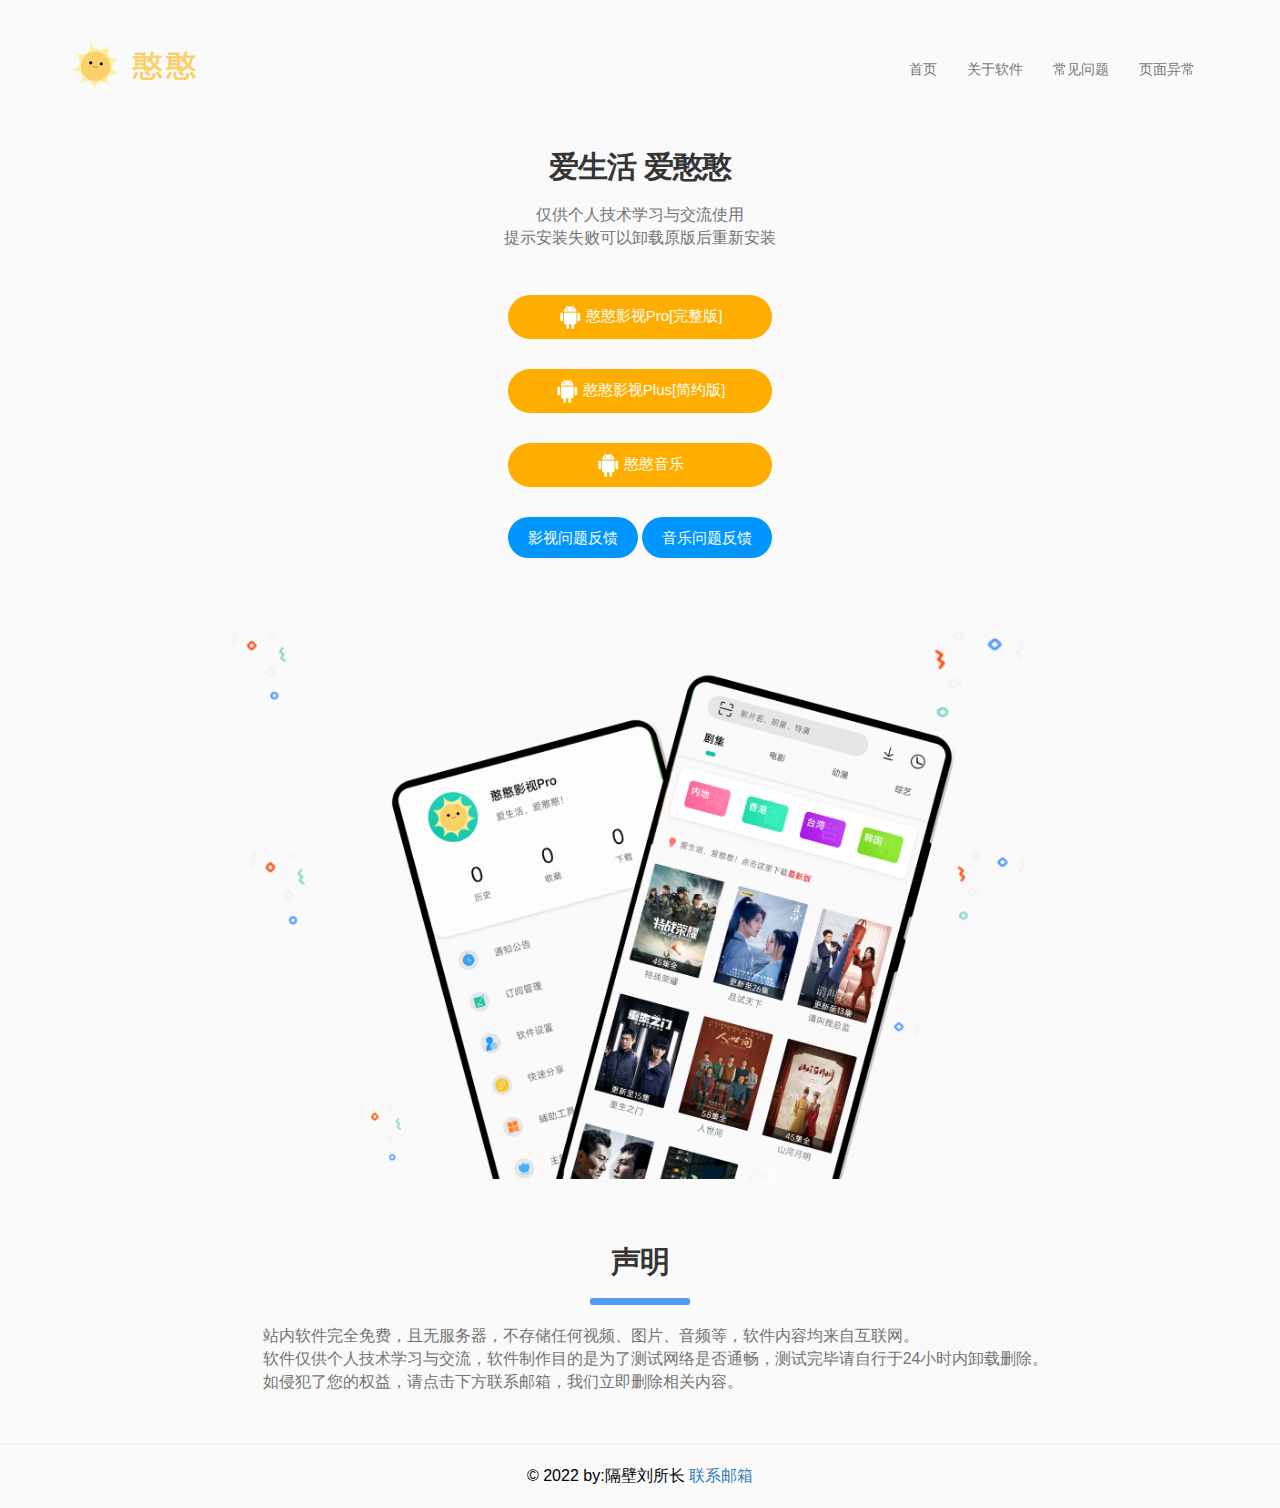
==== hh/index.html @ bc526a1f "Update index.html" ====
<!DOCTYPE html>
<html lang="en">

<head>
    <meta http-equiv="Content-Type" content="text/html; charset=UTF-8">
    <title>憨憨 - 首页</title>
    <meta http-equiv="X-UA-Compatible" content="IE=edge">
    <meta name="viewport" content="width=device-width, initial-scale=1, maximum-scale=1, user-scalable=no">
    <link rel="shortcut icon" href="./favicon.ico">
    <meta name="keywords" content="憨憨软件,软件仓库">
    <meta name="description" content="憨憨 - 软件仓库">
    <link rel="stylesheet" href="static/css/bootstrap.min.css" crossorigin="anonymous">
    <link href="static/css/css.css" rel="stylesheet">
    <link href="static/css/style.css" rel="stylesheet">
    <style>
        a {
            text-decoration: none
        }
    
        a:hover {
            text-decoration: none
        }
    
        .mb-a {
            text-decoration: none;
            background-color: #0095ff;
            width: 130px;
            text-align: center;
            color: #fff;
            padding: 10px 20px;
            border-radius: 60px;
            font-size: 15px;
        }
    </style>
</head>

<body>
    <nav class="navbar navbar-default invert-buttons">
        <div class="container">
            <div class="navbar-header"><button type="button" class="navbar-toggle collapsed" data-toggle="collapse"
                    data-target="#navbar-collapse-1" aria-expanded="false"><span class="sr-only">Toggle
                        navigation</span><span class="icon-bar"></span><span class="icon-bar"></span><span
                        class="icon-bar"></span></button><a class="navbar-brand" href="javascript:;">
                    <picture class="smaller">
                        <source type="image/webp" srcset="./static/picture/site_logo_name.png"><img
                            src="./static/picture/site_logo_name.png" class="app-icon" alt="憨憨软件" crossorigin="anonymous">
                    </picture>
                </a></div>
            <div class="collapse navbar-collapse" id="navbar-collapse-1">
                <ul class="nav navbar-nav navbar-right">
                    <li><a href="index.html" target="_blank">首页</a></li>
                    <li><a href="about.html" target="_blank">关于软件</a></li>
                    <li><a href="help.html" target="_blank">常见问题</a></li>
                    <li><a href="error.html" target="_blank">页面异常</a></li>
                </ul>
            </div>
        </div>
    </nav>
    <div class="container-fluid">
        <div class="container top-section">
            <div class="row">
                <div class="col-xs-12">
                    <h2 id="title">爱生活 爱憨憨</h2>
                    <p id="subtitle">仅供个人技术学习与交流使用
                        <br>
                        提示安装失败可以卸载原版后重新安装</p>
                    <p><a href="https://tongxu.lanzout.com/iKB9604e5wyf" class="app-store" target="_blank">
                        <img alt='憨憨影视Pro' style="width:24px;" src='static/picture/android.png'> 憨憨影视Pro[完整版]</a></p><br>
                    <p><a href="https://tongxu.lanzout.com/i234b04f7iza" class="app-store" target="_blank">
                        <img alt='憨憨影视Plus' style="width:24px;" src='static/picture/android.png'> 憨憨影视Plus[简约版]</a></p><br>
                    <p><a href="https://tongxu.lanzout.com/iTU3N04kw7dc" class="app-store" target="_blank">
                        <img alt='憨憨音乐' style="width:24px;" src='static/picture/android.png'> 憨憨音乐</a></p><br>
                </div>
                <div class="bn-dl mobile col-xs-12">
                    <p>
                        <a class="mb-a" href="https://support.qq.com/product/405966">影视问题反馈</a>
                        <span>&nbsp;</span>
                        <a class="mb-a" href="https://support.qq.com/product/406602">音乐问题反馈</a>
                    </p>
                </div>
            </div>
        </div>
        <div class="container dual-screen">
            <div class="row">
                <picture class="bigger">
                    <source type="image/webp" srcset="static/picture/site_large.png"><img
                        src="static/picture/site_large.png" crossorigin="anonymous">
                </picture>
                <picture class="smaller">
                    <source type="image/webp" srcset="static/picture/site_large-small.png"><img
                        src="static/picture/site_large-small.png" crossorigin="anonymous">
                </picture>
            </div>
        </div>
        <div class="container features">
            <div class="row feature-row">
                <div class="col-xs-12 col-sm-5 description">
                    <h2 style="text-align: center;">声明</h2>
                    <hr class="separator blue">
                    <p>&nbsp;&nbsp;&nbsp;&nbsp;&nbsp;&nbsp;&nbsp;站内软件完全免费，且无服务器，不存储任何视频、图片、音频等，软件内容均来自互联网。<br>&nbsp;&nbsp;&nbsp;&nbsp;&nbsp;&nbsp;&nbsp;软件仅供个人技术学习与交流，软件制作目的是为了测试网络是否通畅，测试完毕请自行于24小时内卸载删除。<br>&nbsp;&nbsp;&nbsp;&nbsp;&nbsp;&nbsp;&nbsp;如侵犯了您的权益，请点击下方联系邮箱，我们立即删除相关内容。</p>
                </div>
            </div>
        </div>
        <hr>
        <footer>
            <div class="container footer-nav">
                <div class="col-xs-12 text-center">
                    <div id="copyright" class="text">
                        <span>© 2022 by:隔壁刘所长&nbsp;</span><a
                            href="https://mail.qq.com/cgi-bin/qm_share?t=qm_mailme&email=hiliutongxu@qq.com" target="_blank" id="beian_id">联系邮箱</a>
                    </div>
                </div>
            </div>
        </footer>
    </div>
    <script src="static/js/jquery.min.js" crossorigin="anonymous"></script>
    <script src="static/js/bootstrap.min.js" crossorigin="anonymous"></script>
</body>

</html>
---- hh/static/css/css.css ----
@font-face{font-family:'Maven Pro';font-style:normal;font-weight:400;src:local('Maven Pro Regular'),local('MavenPro-Regular'),url(../font/7Au9p_AqnyWWAxW2Wk3GwmQIElsO02Ex.woff2) format('woff2');unicode-range:U+0102-0103,U+0110-0111,U+1EA0-1EF9,U+20AB;}@font-face{font-family:'Maven Pro';font-style:normal;font-weight:400;src:local('Maven Pro Regular'),local('MavenPro-Regular'),url(../font/7Au9p_AqnyWWAxW2Wk3Gw2QIElsO02Ex.woff2) format('woff2');unicode-range:U+0100-024F,U+0259,U+1E00-1EFF,U+2020,U+20A0-20AB,U+20AD-20CF,U+2113,U+2C60-2C7F,U+A720-A7FF;}@font-face{font-family:'Maven Pro';font-style:normal;font-weight:400;src:local('Maven Pro Regular'),local('MavenPro-Regular'),url(../font/7Au9p_AqnyWWAxW2Wk3GzWQIElsO0w.woff2) format('woff2');unicode-range:U+0000-00FF,U+0131,U+0152-0153,U+02BB-02BC,U+02C6,U+02DA,U+02DC,U+2000-206F,U+2074,U+20AC,U+2122,U+2191,U+2193,U+2212,U+2215,U+FEFF,U+FFFD;}@font-face{font-family:'Maven Pro';font-style:normal;font-weight:700;src:local('Maven Pro Bold'),local('MavenPro-Bold'),url(../font/7Au4p_AqnyWWAxW2Wk3OdkEdMHkD-Vs48dW0.woff2) format('woff2');unicode-range:U+0102-0103,U+0110-0111,U+1EA0-1EF9,U+20AB;}@font-face{font-family:'Maven Pro';font-style:normal;font-weight:700;src:local('Maven Pro Bold'),local('MavenPro-Bold'),url(../font/7Au4p_AqnyWWAxW2Wk3OdkEdMXkD-Vs48dW0.woff2) format('woff2');unicode-range:U+0100-024F,U+0259,U+1E00-1EFF,U+2020,U+20A0-20AB,U+20AD-20CF,U+2113,U+2C60-2C7F,U+A720-A7FF;}@font-face{font-family:'Maven Pro';font-style:normal;font-weight:700;src:local('Maven Pro Bold'),local('MavenPro-Bold'),url(../font/7Au4p_AqnyWWAxW2Wk3OdkEdP3kD-Vs48Q.woff2) format('woff2');unicode-range:U+0000-00FF,U+0131,U+0152-0153,U+02BB-02BC,U+02C6,U+02DA,U+02DC,U+2000-206F,U+2074,U+20AC,U+2122,U+2191,U+2193,U+2212,U+2215,U+FEFF,U+FFFD;}@font-face{font-family:'Montserrat';font-style:normal;font-weight:700;src:local('Montserrat Bold'),local('Montserrat-Bold'),url(../font/JTURjIg1_i6t8kCHKm45_dJE3gTD_vx3rCubqg.woff2) format('woff2');unicode-range:U+0460-052F,U+1C80-1C88,U+20B4,U+2DE0-2DFF,U+A640-A69F,U+FE2E-FE2F;}@font-face{font-family:'Montserrat';font-style:normal;font-weight:700;src:local('Montserrat Bold'),local('Montserrat-Bold'),url(../font/JTURjIg1_i6t8kCHKm45_dJE3g3D_vx3rCubqg.woff2) format('woff2');unicode-range:U+0400-045F,U+0490-0491,U+04B0-04B1,U+2116;}@font-face{font-family:'Montserrat';font-style:normal;font-weight:700;src:local('Montserrat Bold'),local('Montserrat-Bold'),url(../font/JTURjIg1_i6t8kCHKm45_dJE3gbD_vx3rCubqg.woff2) format('woff2');unicode-range:U+0102-0103,U+0110-0111,U+1EA0-1EF9,U+20AB;}@font-face{font-family:'Montserrat';font-style:normal;font-weight:700;src:local('Montserrat Bold'),local('Montserrat-Bold'),url(../font/JTURjIg1_i6t8kCHKm45_dJE3gfD_vx3rCubqg.woff2) format('woff2');unicode-range:U+0100-024F,U+0259,U+1E00-1EFF,U+2020,U+20A0-20AB,U+20AD-20CF,U+2113,U+2C60-2C7F,U+A720-A7FF;}@font-face{font-family:'Montserrat';font-style:normal;font-weight:700;src:local('Montserrat Bold'),local('Montserrat-Bold'),url(../font/JTURjIg1_i6t8kCHKm45_dJE3gnD_vx3rCs.woff2) format('woff2');unicode-range:U+0000-00FF,U+0131,U+0152-0153,U+02BB-02BC,U+02C6,U+02DA,U+02DC,U+2000-206F,U+2074,U+20AC,U+2122,U+2191,U+2193,U+2212,U+2215,U+FEFF,U+FFFD;}
---- hh/static/css/style.css ----
input:focus,
select:focus,
textarea:focus,
button:focus {
    outline: none;
}

html * {
    font-family: 'Maven Pro', sans-serif !important;
}

h1,
h2,
h3,
h4,
h5,
h6 {
    font-family: 'Montserrat', sans-serif !important;
    font-weight: bold;
    letter-spacing: -0.8px;
    color: #353535;
}

p {
    color: #737373;
    font-size: 17px;
    display: flex;
    align-items: center;
    justify-content: center;
}

hr {
    border: solid 1px #f2f2f2;
}

h1 {
    font-size: 38px;
}

h2 {
    font-size: 34px;
}

h3 {
    font-size: 17px;
}

html,
body {
    background: #fafafa;
    overflow-x: hidden;
    max-width: 100%;
}

.text-center {
    text-align: center;
}

input.input-field {
    background: #f2f2f2;
    border: 0px;
    -webkit-appearance: none;
}

.container-fluid {
    padding-left: 0;
    padding-right: 0;
}

.navbar {
    border-color: #fafafa;
    border-width: 0;
    margin-bottom: 0;
}

.navbar-default {
    background-color: #fafafa;
}

.navbar-toggle {
    border: 0px;
}

.navbar-nav li a {
    line-height: 50px;
    height: 50px;
    padding-top: 0;
    padding-bottom: 0;
    color: #737373;
    border-bottom: 1px solid #f2f2f2;
}

.navbar-brand {
    line-height: 86px;
    height: 86px;
    padding: 0 15px;
}

.navbar-brand img {
    display: inline-block;
    height: 36px;
}

.navbar-toggle {
    margin-top: 27px;
    margin-bottom: 0px;
}

#navbar-collapse-1 {
    border-color: #fcfcfc;
    border-width: 0;
}

.top-section {
    text-align: center;
}

.top-section #title {
    margin-top: 54px;
}

.top-section #subtitle {
    margin-top: 30px;
    margin-bottom: 45px;
    padding: 0 15px;
}

.top-section #app-store {
    height: 50px;
}

.top-section #android-user {
    text-decoration: none;
    display: inline-block;
    font-size: 11px;
    font-weight: bold;
    color: #aaaaaa;
    margin-top: 21px;
    margin-bottom: 0px;
    cursor: pointer;
}

.dual-screen {
    margin-top: 25px;
    text-align: center;
}

.dual-screen .smaller {
    display: inline-block;
}

.dual-screen .bigger {
    display: none;
}

.dual-screen img {
    width: 96%;
}

.features {
    margin-top: 33px;
    padding-right: 30px;
    padding-left: 30px;
}

.feature-row .separator {
    border-radius: 2px;
    border: 0;
    height: 7px;
    width: 120px;
}

.feature-row .separator.yellow {
    background: #529af8;
}

.feature-row .separator.blue {
    background: #529af8;
}

.feature-row .separator.red {
    background: #ff6158;
}

.feature-row .description {
    text-align: left;
}

.feature-row .description h2 {
    margin-top: 33px;
    margin-bottom: 16px;
}

.feature-row .description p {
    margin-top: 20px;
    margin-bottom: 30px;
}

.feature-row .screen {
    text-align: center;
}

.feature-row img {
    width: 80%;
}

.feature-line {
    height: 1px;
    border: solid 1px #f2f2f2;
}

.comments {
    text-align: center
}

.comments .comment {
    margin-top: 66px;
    margin-bottom: 30px;
    position: relative;
}

.comment .xxx-com-left {
    position: absolute;
    height: 120%;
    left: -10%;
    top: -50%;
}

.comment .xxx-com-right {
    position: absolute;
    height: 120%;
    right: -10%;
    top: -50%;
}

.subscribe {
    text-align: center;
    margin-top: 40px;
}

a.app-store {
    cursor: pointer;
    padding: 12px;
    background: #ffae00;
    border-radius: 60px;
    padding: 10px 20px;
    color: #ffffff;
    font-size: 15px;
    width: 264px;
    display: block;
    align-items: center;
    justify-content: space-between;

}

.app-store-play {
    cursor: pointer;
    width: 155px;
}

a.app-store:hover {
    background: #444444;
}

input.email,
input#subscribe {
    font-weight: bold;
    text-align: center;
    border-radius: 4px;
    height: 44px;
    width: 90%;
    max-width: 350px;
    margin-top: 20px;
}

input.button {
    background: #529af8;
}

.about-cards {
    text-align: center;
}

.about-card {
    display: inline-block;
    width: 250px;
    height: 250px;
    background: #fafafa;
    box-shadow: 0 0 20px rgba(0, 0, 0, 0.05);
    text-align: center;
    border-radius: 8px;
    margin-top: 40px;
    margin-right: 40px;
    margin-left: 40px;
}

.about-card .card-img {
    width: 90px;
    height: 90px;
    margin-top: 44px;
    margin-bottom: 25px;
}

.about-card p {
    font-size: 16px;
}

.about-card .card-link img {
    height: 11px;
}

footer {
    position: relative;
    z-index: 0;
}

footer .nav-link {
    text-decoration: none;
    font-size: 12px;
    line-height: 30px;
    color: #353535;
}

footer .nav-link img {
    height: 15px;
}

footer {
    padding: 0 0 20px;
}

footer .footer-nav {}

footer .nav-link {
    display: inline-block;
    margin: 0 10px;
}

footer #copyright {}

footer .text {
    font-size: 16px;
    color: #000000;
}

footer #skyline {
    position: absolute;
    bottom: 0;
    margin: auto;
    left: 0;
    right: 0;
    z-index: -1;
    width: 100%;
}

footer #made-in {
    margin-top: 30px;
    margin-bottom: 40px;
    font-size: 11px;
}

@media (min-width:404px) {
    footer .nav-link {
        font-size: 15px;
    }
}

@media (min-width:544px) {
    .dual-screen .bigger {
        display: inline-block;
    }

    .dual-screen .smaller {
        display: none;
    }

    .nav-link:not(:first-of-type) {
        margin-left: 15px;
    }

    .features {
        padding-right: 100px;
        padding-left: 100px;
    }
}

@media (min-width:768px) {
    p {
        font-size: 13px;
    }

    h1 {
        font-size: 34px;
    }

    h2 {
        font-size: 20px;
    }

    h3 {
        font-size: 20px;
    }

    .navbar-brand {
        line-height: 91px;
        height: 91px;
        padding: 0 15px;
    }

    .navbar-brand img {
        height: 31px;
    }

    .navbar-nav li a {
        line-height: 91px;
        height: 91px;
        border-bottom: 0px;
    }

    .top-section #title {
        margin-top: 30px;
    }

    .top-section #subtitle {
        margin-top: 21px;
    }

    .dual-screen {
        margin-top: 51px;
    }

    .dual-screen img {
        width: 70%;
    }

    .feature-row {
        display: flex;
        align-items: center;
    }

    .feature-row img {
        width: 100%;
    }

    .feature-row .separator {
        width: 80px;
    }

    .comments .comment {
        margin-top: 80px;
    }

    .subscribe {
        margin-top: 70px;
    }
}

@media (min-width:992px) {
    p {
        font-size: 14px;
    }

    h1 {
        font-size: 50px;
    }

    h2 {
        font-size: 24px;
    }

    h3 {
        font-size: 24px;
    }

    .features {
        padding-right: 150px;
        padding-left: 150px;
    }

    .feature-row:not(:first-of-type) {
        margin-top: 35px;
    }
}

@media (min-width:1200px) {
    p {
        font-size: 16px;
    }

    h1 {
        font-size: 50px;
    }

    h2 {
        font-size: 30px;
    }

    h3 {
        font-size: 30px;
    }

    .navbar-brand {
        line-height: 130px;
        height: 130px;
        padding: 0 15px;
    }

    .navbar-brand img {
        height: 50px;
    }

    .navbar-nav li a {
        line-height: 139px;
        height: 130px;
        border-bottom: 0px;
    }

    .top-section #title {
        margin-top: 20px;
    }

    .features {
        padding-right: 175px;
        padding-left: 175px;
    }

    .feature-row:not(:first-of-type) {
        margin-top: 35px;
    }

    .feature-row img {
        width: 90%;
    }

    .feature-row .separator {
        width: 100px;
    }

    .comments .comment {
        margin-top: 0px;
        margin-bottom: 0px;
        margin-left: auto;
        margin-right: auto;
        max-width: 690px;
    }

    .comments .commentor {
        margin-bottom: 87px;
    }

    .subscribe {
        margin-top: 100px;
    }
}

@media (max-width:336px) {
    p {
        font-size: 13px;
    }

    h1 {
        font-size: 32px;
    }

    h2 {
        font-size: 25px;
    }

    h3 {
        font-size: 14px;
    }

    .top-section #title {
        margin-top: 48px;
    }

    .top-section #subtitle {
        margin-top: 25px;
        margin-bottom: 40px;
        padding: 0 15px;
    }

    .top-section #app-store {
        height: 30px;
    }

    .dual-screen {
        margin-top: 10px;
    }

    .feature-row img {
        width: 100%;
    }
}

@media (max-width:543px) {}

@media (max-width:767px) {}

@media (max-width:991px) {}

@media (max-width:1199px) {}
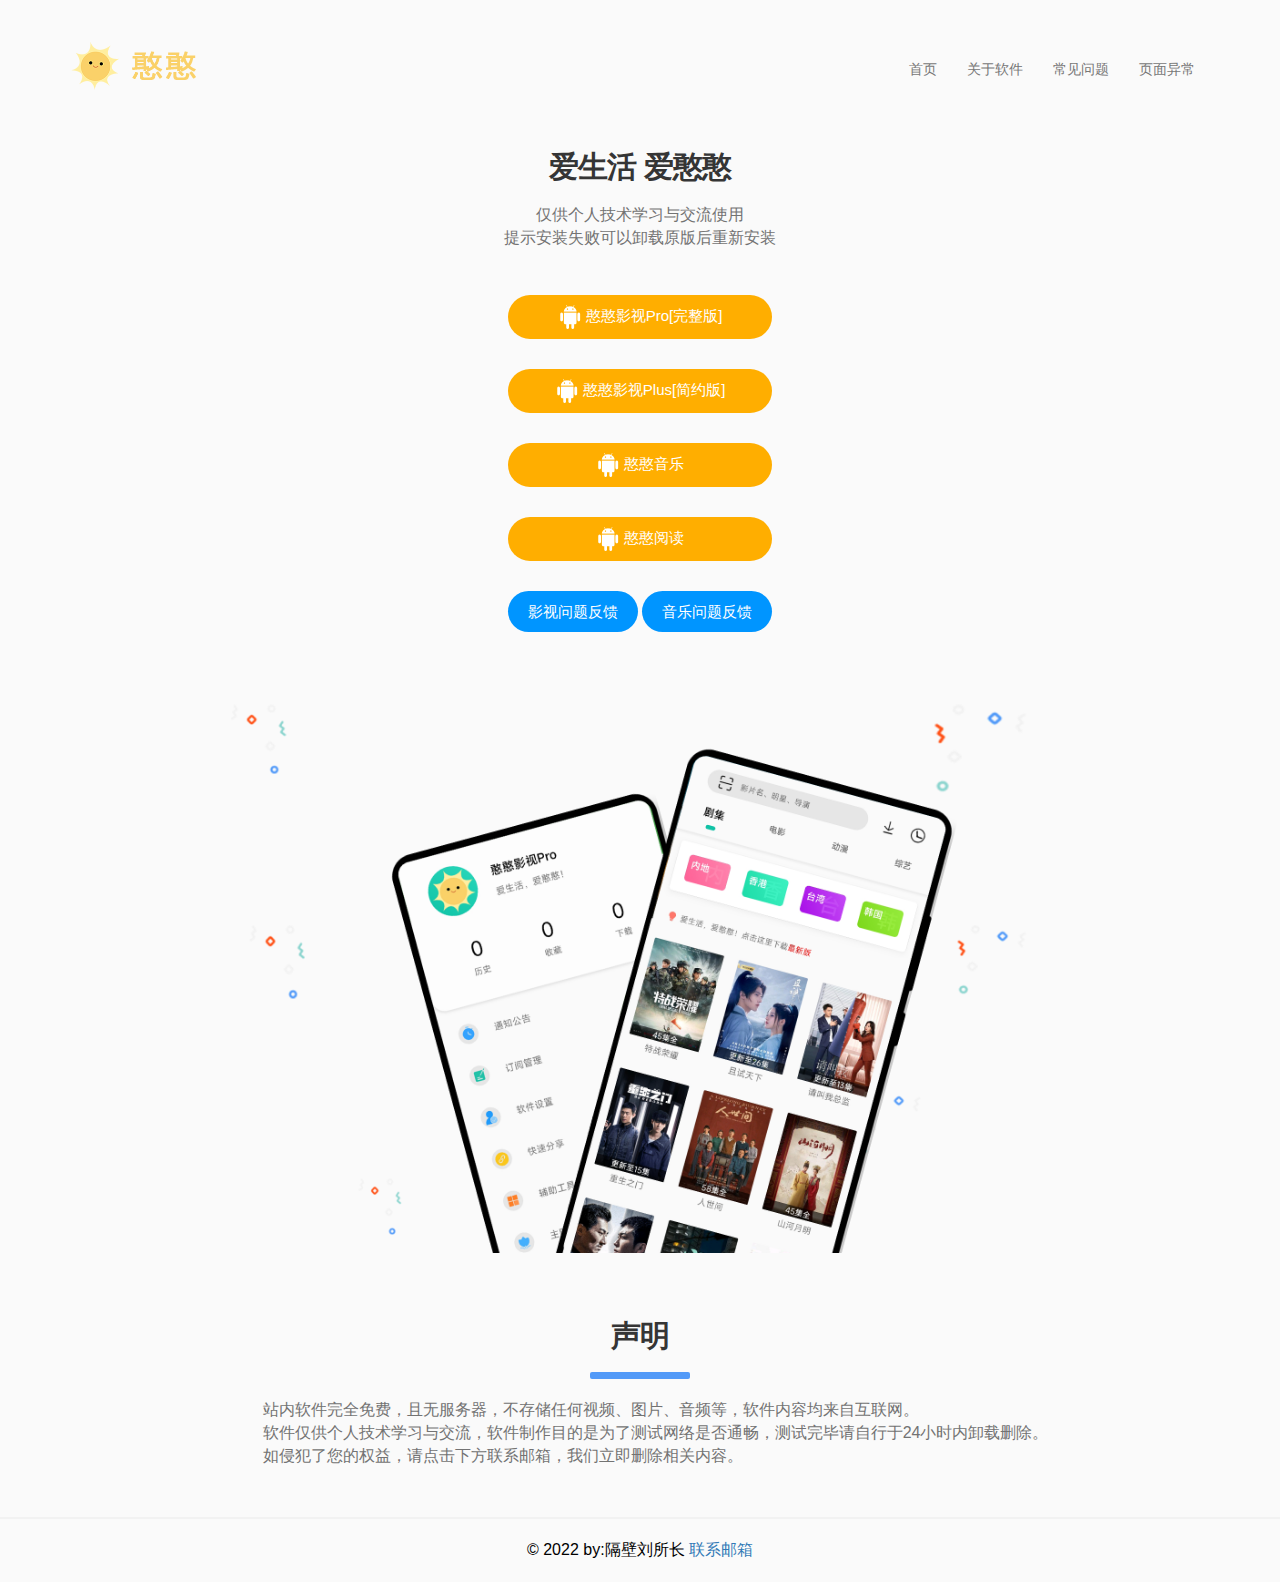
==== commit 19af6017: "Update index.html" ====
--- a/hh/index.html
+++ b/hh/index.html
@@ -70,6 +70,8 @@
                         <img alt='憨憨影视Plus' style="width:24px;" src='static/picture/android.png'> 憨憨影视Plus[简约版]</a></p><br>
                     <p><a href="https://tongxu.lanzout.com/iTU3N04kw7dc" class="app-store" target="_blank">
                         <img alt='憨憨音乐' style="width:24px;" src='static/picture/android.png'> 憨憨音乐</a></p><br>
+                    <p><a href="https://tongxu.lanzout.com/iDuVD04yv88b" class="app-store" target="_blank">
+                        <img alt='憨憨阅读' style="width:24px;" src='static/picture/android.png'> 憨憨阅读</a></p><br>
                 </div>
                 <div class="bn-dl mobile col-xs-12">
                     <p>
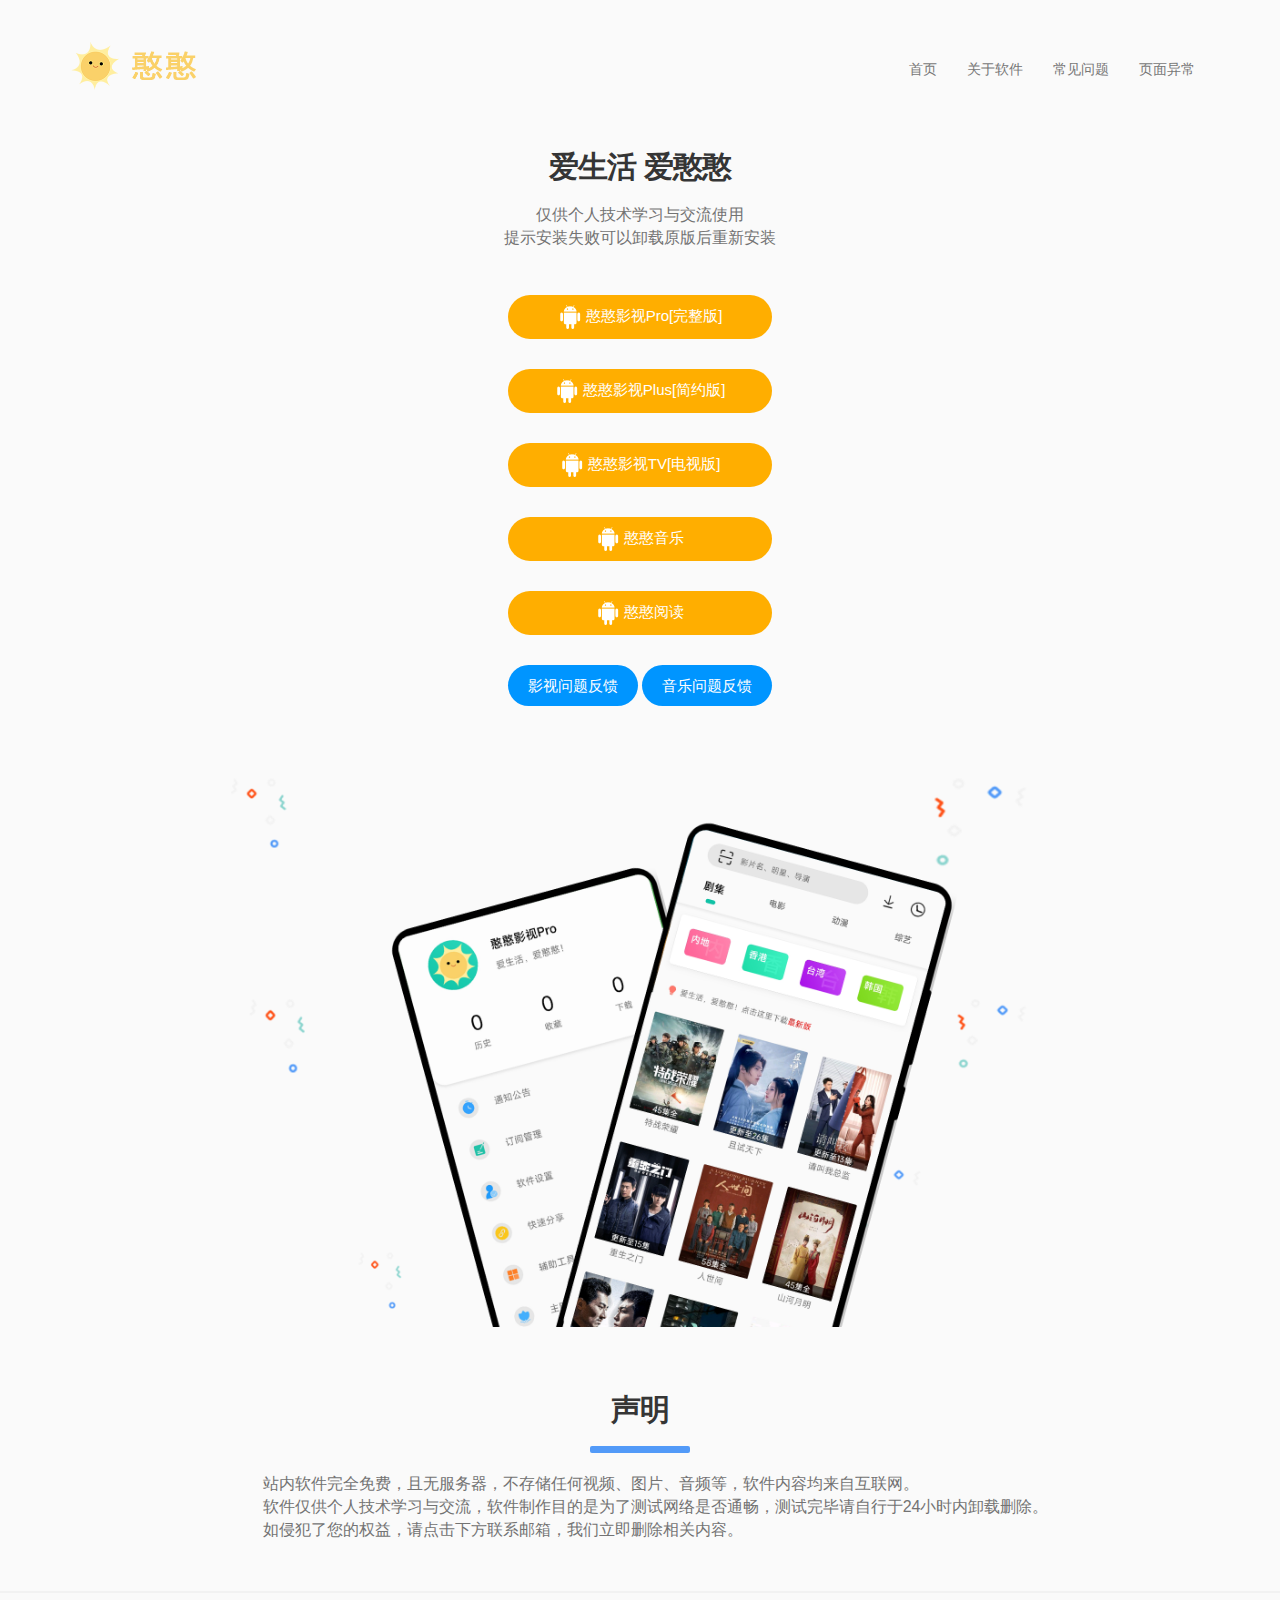
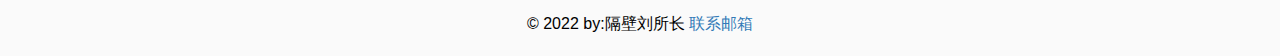
==== commit 6a496c69: "Update index.html" ====
--- a/hh/index.html
+++ b/hh/index.html
@@ -68,7 +68,9 @@
                         <img alt='憨憨影视Pro' style="width:24px;" src='static/picture/android.png'> 憨憨影视Pro[完整版]</a></p><br>
                     <p><a href="https://tongxu.lanzout.com/i234b04f7iza" class="app-store" target="_blank">
                         <img alt='憨憨影视Plus' style="width:24px;" src='static/picture/android.png'> 憨憨影视Plus[简约版]</a></p><br>
-                    <p><a href="https://tongxu.lanzout.com/iTU3N04kw7dc" class="app-store" target="_blank">
+                    <p><a href="https://tongxu.lanzout.com/iz3Fi0599yzi" class="app-store" target="_blank">
+                        <img alt='憨憨影视TV' style="width:24px;" src='static/picture/android.png'> 憨憨影视TV[电视版]</a></p><br>
+                    <p><a href="https://tongxu.lanzout.com/inSUL052ywsh" class="app-store" target="_blank">
                         <img alt='憨憨音乐' style="width:24px;" src='static/picture/android.png'> 憨憨音乐</a></p><br>
                     <p><a href="https://tongxu.lanzout.com/iDuVD04yv88b" class="app-store" target="_blank">
                         <img alt='憨憨阅读' style="width:24px;" src='static/picture/android.png'> 憨憨阅读</a></p><br>
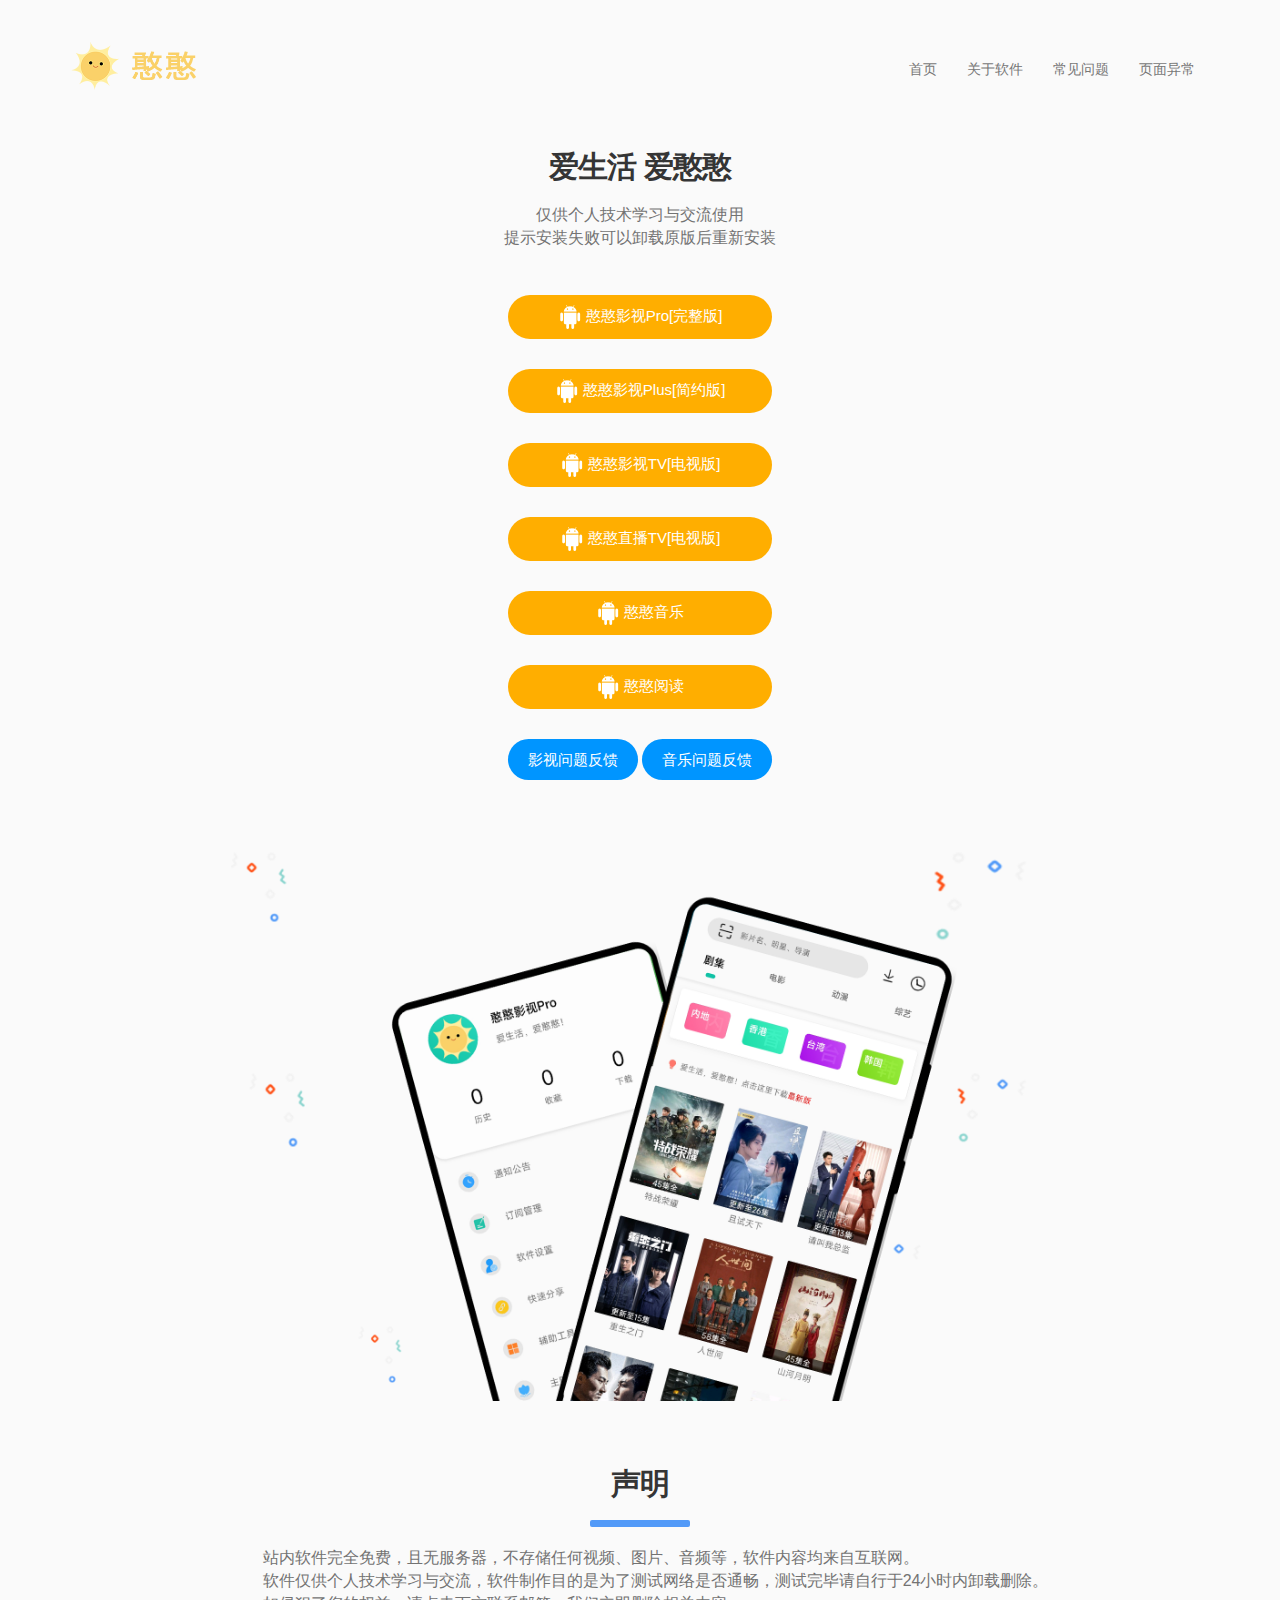
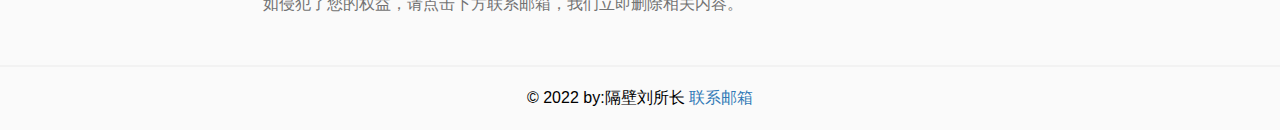
==== commit 4042c177: "Update index.html" ====
--- a/hh/index.html
+++ b/hh/index.html
@@ -70,7 +70,9 @@
                         <img alt='憨憨影视Plus' style="width:24px;" src='static/picture/android.png'> 憨憨影视Plus[简约版]</a></p><br>
                     <p><a href="https://tongxu.lanzout.com/iz3Fi0599yzi" class="app-store" target="_blank">
                         <img alt='憨憨影视TV' style="width:24px;" src='static/picture/android.png'> 憨憨影视TV[电视版]</a></p><br>
-                    <p><a href="https://tongxu.lanzout.com/inSUL052ywsh" class="app-store" target="_blank">
+                    <p><a href="https://tongxu.lanzout.com/iuwX1059urna" class="app-store" target="_blank">
+                        <img alt='憨憨直播TV' style="width:24px;" src='static/picture/android.png'> 憨憨直播TV[电视版]</a></p><br>
+                    <p><a href="https://tongxu.lanzout.com/iz3Fi0599yzi" class="app-store" target="_blank">
                         <img alt='憨憨音乐' style="width:24px;" src='static/picture/android.png'> 憨憨音乐</a></p><br>
                     <p><a href="https://tongxu.lanzout.com/iDuVD04yv88b" class="app-store" target="_blank">
                         <img alt='憨憨阅读' style="width:24px;" src='static/picture/android.png'> 憨憨阅读</a></p><br>
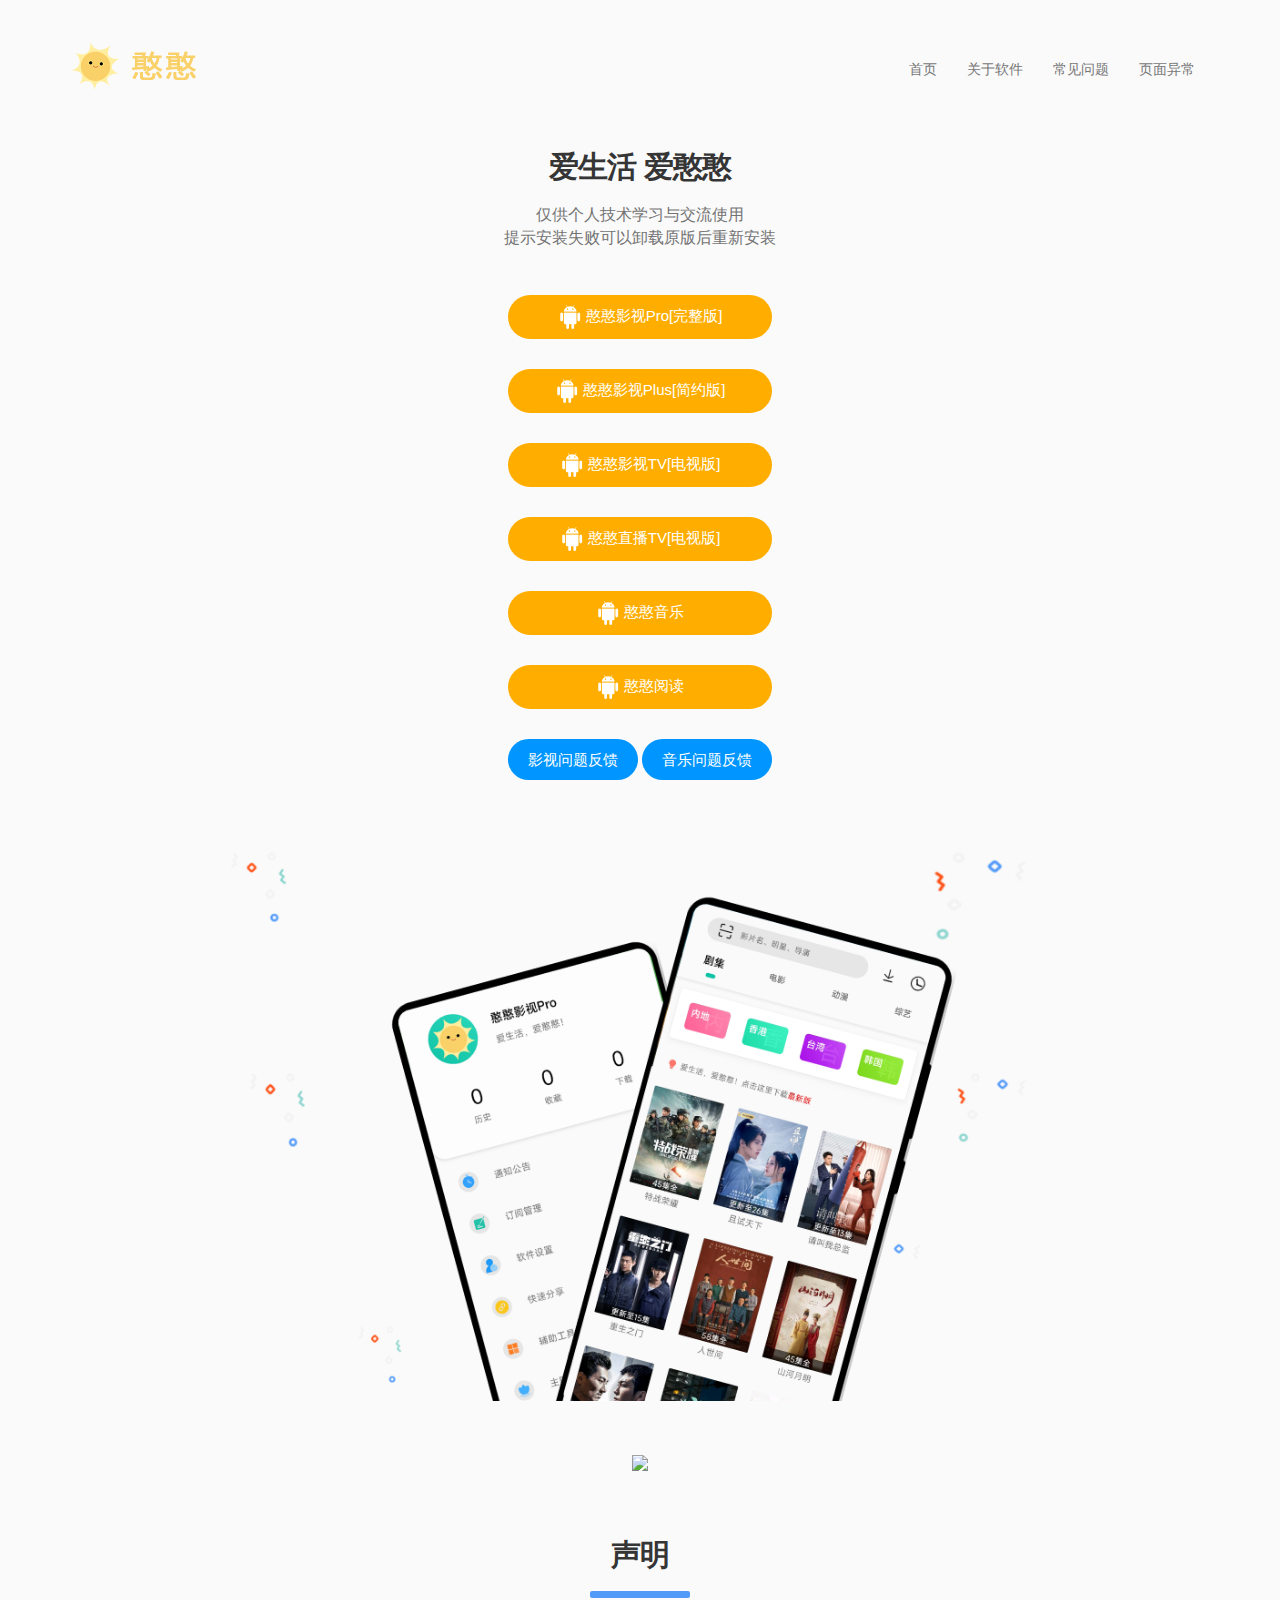
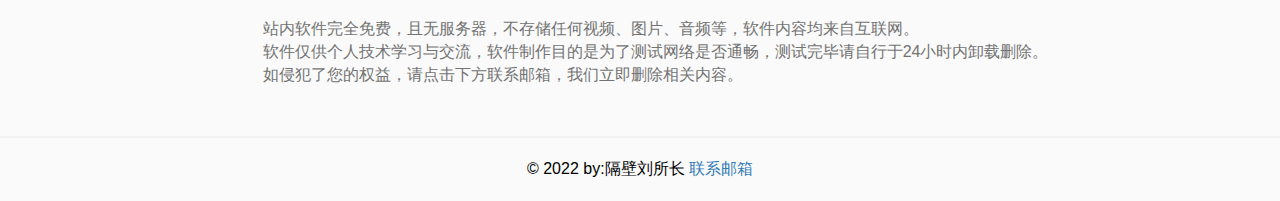
==== commit b043eec8: "Update index.html" ====
--- a/hh/index.html
+++ b/hh/index.html
@@ -98,6 +98,18 @@
                 </picture>
             </div>
         </div>
+        <div class="container dual-screen">
+            <div class="row">
+                <picture class="bigger">
+                    <source type="image/webp" srcset="https://cdn.nlark.com/yuque/0/2022/png/1144360/1653399018235-assets/web-upload/fc65dd73-db94-4358-8b95-e72853191346.png"><img
+                        src="https://cdn.nlark.com/yuque/0/2022/png/1144360/1653399018235-assets/web-upload/fc65dd73-db94-4358-8b95-e72853191346.png" crossorigin="anonymous">
+                </picture>
+                <picture class="smaller">
+                    <source type="image/webp" srcset="https://cdn.nlark.com/yuque/0/2022/png/1144360/1653399018235-assets/web-upload/fc65dd73-db94-4358-8b95-e72853191346.png"><img
+                        src="https://cdn.nlark.com/yuque/0/2022/png/1144360/1653399018235-assets/web-upload/fc65dd73-db94-4358-8b95-e72853191346.png" crossorigin="anonymous">
+                </picture>
+            </div>
+        </div>
         <div class="container features">
             <div class="row feature-row">
                 <div class="col-xs-12 col-sm-5 description">
